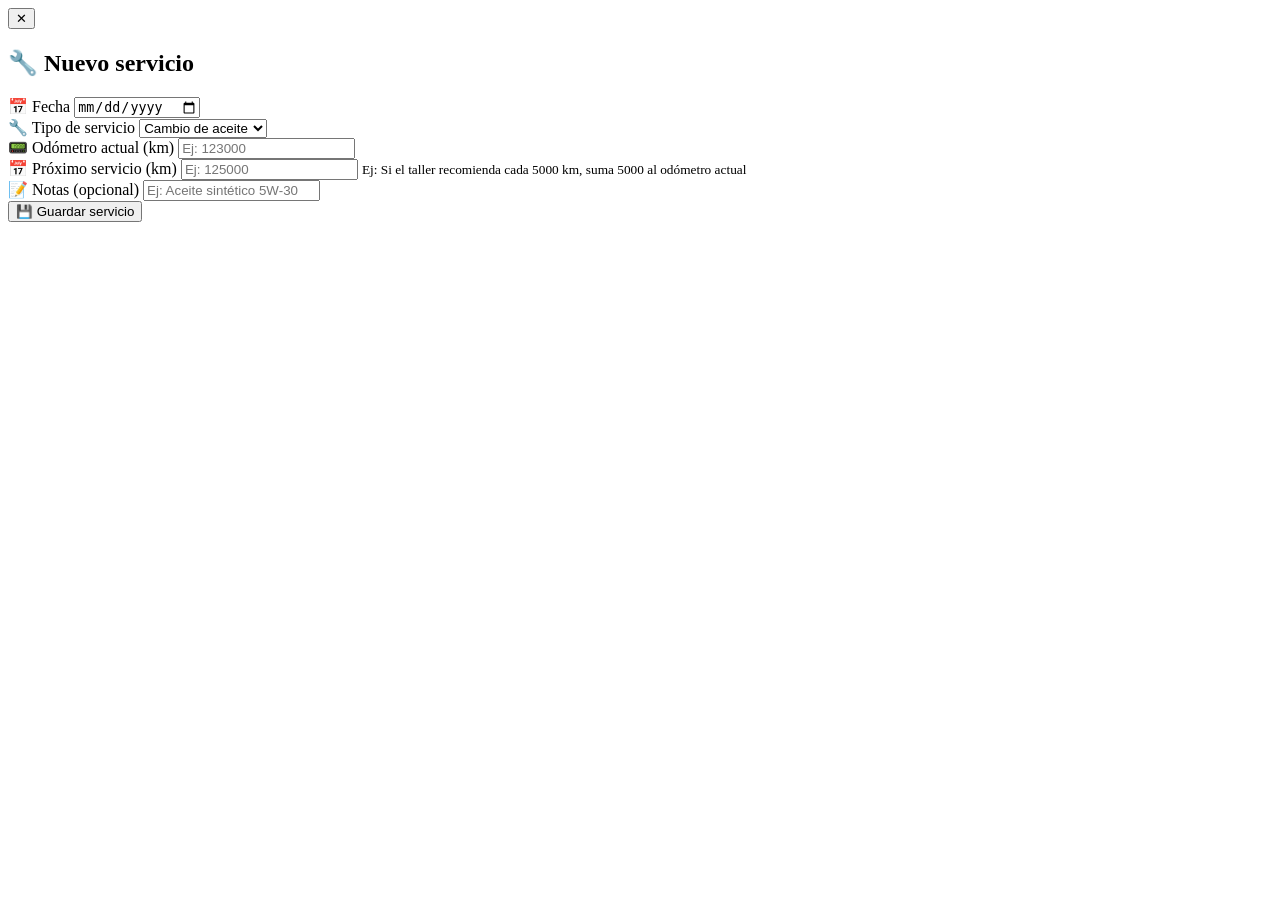
==== add-service.html @ d01166ab "Create add-service.html" ====
<!DOCTYPE html>
<html lang="es">
<head>
    <meta charset="UTF-8">
    <meta name="viewport" content="width=device-width, initial-scale=1.0, maximum-scale=1.0, user-scalable=no">
    <title>Nuevo servicio - Fuelio</title>
    <link rel="stylesheet" href="css/style.css">
    <link rel="manifest" href="manifest.json">
</head>
<body>
    <div class="container">
        <header class="modal-header">
            <button class="close-btn" onclick="location.href='index.html'">✕</button>
            <h2>🔧 Nuevo servicio</h2>
        </header>

        <form id="serviceForm" class="form-card">
            <div class="form-group">
                <label>📅 Fecha</label>
                <input type="date" id="serviceDate" required>
            </div>

            <div class="form-group">
                <label>🔧 Tipo de servicio</label>
                <select id="serviceType" required>
                    <option value="Cambio de aceite">Cambio de aceite</option>
                    <option value="Cambio de frenos">Cambio de frenos</option>
                    <option value="Cambio de filtros">Cambio de filtros</option>
                    <option value="Alineación">Alineación</option>
                    <option value="Neumáticos">Neumáticos</option>
                    <option value="Otro">Otro</option>
                </select>
            </div>

            <div class="form-group">
                <label>📟 Odómetro actual (km)</label>
                <input type="number" id="serviceOdometer" placeholder="Ej: 123000" required step="1">
            </div>

            <div class="form-group">
                <label>📅 Próximo servicio (km)</label>
                <input type="number" id="serviceNextKm" placeholder="Ej: 125000" required step="1">
                <small class="hint">Ej: Si el taller recomienda cada 5000 km, suma 5000 al odómetro actual</small>
            </div>

            <div class="form-group">
                <label>📝 Notas (opcional)</label>
                <input type="text" id="serviceNotes" placeholder="Ej: Aceite sintético 5W-30">
            </div>

            <button type="submit" class="btn-primary">💾 Guardar servicio</button>
        </form>
    </div>

    <script src="js/utils.js"></script>
    <script src="js/db.js"></script>
    <script src="js/add-service.js"></script>
</body>
</html>
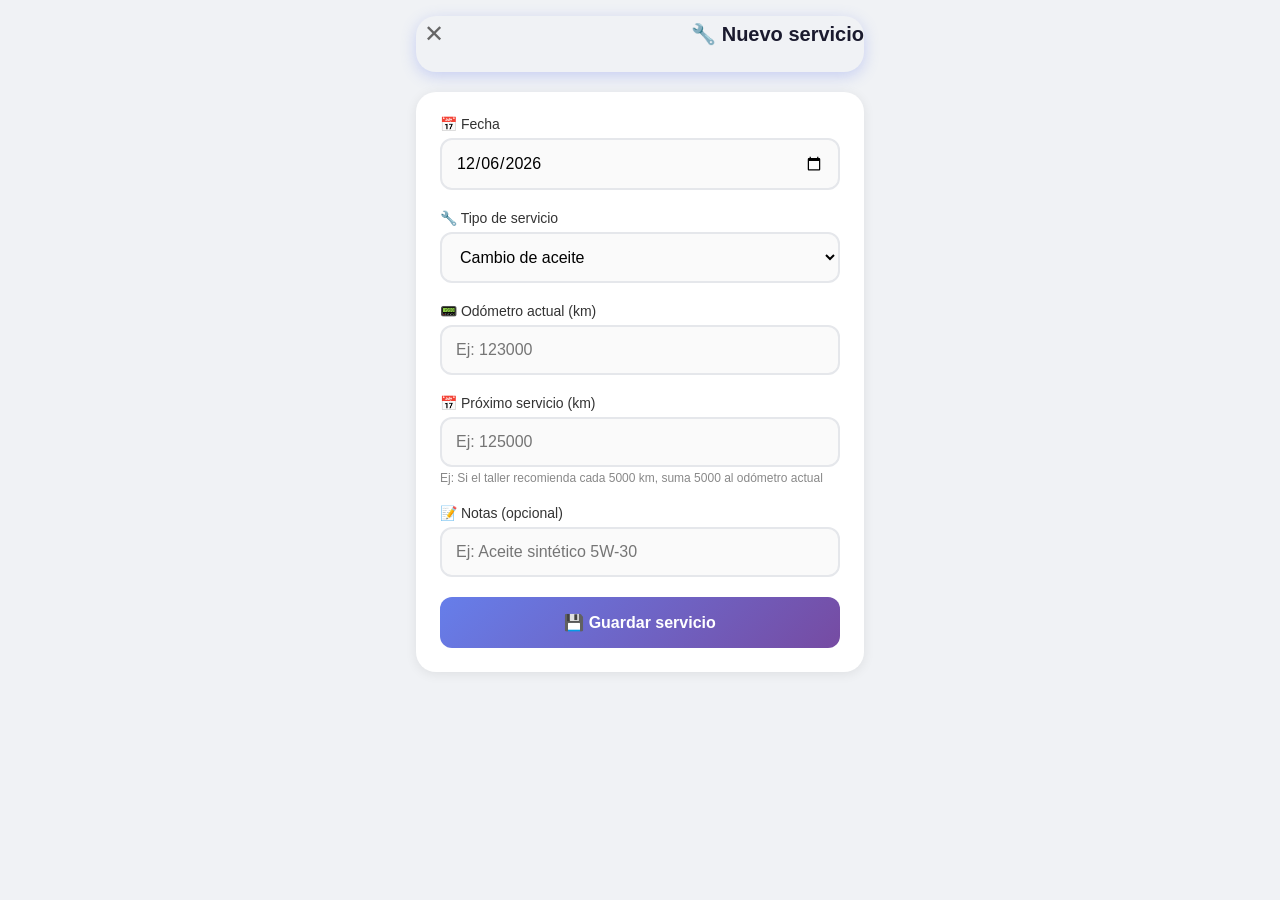
==== commit 01e1f46a: "Crear add-service.html" ====
--- a/add-service.html
+++ b/add-service.html
@@ -3,7 +3,7 @@
 <head>
     <meta charset="UTF-8">
     <meta name="viewport" content="width=device-width, initial-scale=1.0, maximum-scale=1.0, user-scalable=no">
-    <title>Nuevo servicio - Fuelio</title>
+    <title>Nuevo servicio - GasApp</title>
     <link rel="stylesheet" href="css/style.css">
     <link rel="manifest" href="manifest.json">
 </head>
@@ -56,4 +56,4 @@
     <script src="js/db.js"></script>
     <script src="js/add-service.js"></script>
 </body>
-</html>
+</html>
--- a/css/style.css
+++ b/css/style.css
@@ -0,0 +1,535 @@
+* {
+    margin: 0;
+    padding: 0;
+    box-sizing: border-box;
+    font-family: -apple-system, BlinkMacSystemFont, 'Segoe UI', Roboto, sans-serif;
+}
+
+body {
+    background: #f0f2f5;
+    padding-bottom: 80px;
+}
+
+.container {
+    max-width: 480px;
+    margin: 0 auto;
+    padding: 16px;
+}
+
+/* ===== HEADER ===== */
+header {
+    background: linear-gradient(135deg, #667eea 0%, #764ba2 100%);
+    border-radius: 20px;
+    padding: 24px 20px;
+    color: white;
+    margin-bottom: 20px;
+    box-shadow: 0 4px 15px rgba(102, 126, 234, 0.3);
+}
+
+.car-header {
+    display: flex;
+    justify-content: space-between;
+    align-items: center;
+    margin-bottom: 12px;
+}
+
+.car-header h1 {
+    font-size: 20px;
+    font-weight: 600;
+}
+
+.edit-btn {
+    background: rgba(255,255,255,0.2);
+    border: none;
+    color: white;
+    padding: 6px 12px;
+    border-radius: 8px;
+    cursor: pointer;
+    font-size: 16px;
+    transition: background 0.2s;
+}
+
+.edit-btn:hover {
+    background: rgba(255,255,255,0.3);
+}
+
+.odometer-display {
+    text-align: center;
+}
+
+.odometer-value {
+    font-size: 48px;
+    font-weight: 700;
+    letter-spacing: 2px;
+}
+
+.odometer-unit {
+    font-size: 18px;
+    opacity: 0.8;
+    margin-left: 4px;
+}
+
+/* ===== SERVICE ALERT ===== */
+.service-alert {
+    background: white;
+    border-radius: 16px;
+    padding: 16px;
+    display: flex;
+    align-items: center;
+    gap: 16px;
+    margin-bottom: 20px;
+    box-shadow: 0 2px 8px rgba(0,0,0,0.06);
+    border-left: 4px solid #f59e0b;
+}
+
+.alert-icon {
+    font-size: 32px;
+}
+
+.alert-content {
+    flex: 1;
+}
+
+.alert-title {
+    font-weight: 600;
+    color: #1a1a2e;
+    font-size: 14px;
+}
+
+.alert-detail {
+    color: #666;
+    font-size: 13px;
+}
+
+.alert-km {
+    color: #f59e0b;
+    font-weight: 600;
+    font-size: 14px;
+    margin-top: 2px;
+}
+
+/* ===== SECTION TITLE ===== */
+.section-title {
+    font-size: 16px;
+    font-weight: 600;
+    color: #1a1a2e;
+    margin-bottom: 12px;
+}
+
+/* ===== FUEL LIST ===== */
+.fuel-list {
+    display: flex;
+    flex-direction: column;
+    gap: 12px;
+    margin-bottom: 20px;
+}
+
+.fuel-item {
+    background: white;
+    border-radius: 16px;
+    padding: 16px;
+    box-shadow: 0 2px 8px rgba(0,0,0,0.06);
+    display: flex;
+    justify-content: space-between;
+    align-items: center;
+    transition: transform 0.1s;
+}
+
+.fuel-item:active {
+    transform: scale(0.98);
+}
+
+.fuel-left {
+    display: flex;
+    flex-direction: column;
+    gap: 4px;
+}
+
+.fuel-date {
+    font-size: 13px;
+    color: #888;
+}
+
+.fuel-details {
+    display: flex;
+    gap: 12px;
+    font-size: 14px;
+}
+
+.fuel-liters {
+    color: #666;
+}
+
+.fuel-cost {
+    font-weight: 600;
+    color: #1a1a2e;
+}
+
+.fuel-right {
+    text-align: right;
+}
+
+.fuel-consumption {
+    font-size: 18px;
+    font-weight: 700;
+    padding: 4px 12px;
+    border-radius: 8px;
+}
+
+/* Colores según rendimiento */
+.consumption-excellent {
+    color: #10b981;
+    background: #d1fae5;
+}
+
+.consumption-good {
+    color: #f59e0b;
+    background: #fef3c7;
+}
+
+.consumption-poor {
+    color: #ef4444;
+    background: #fecaca;
+}
+
+/* ===== EMPTY STATE ===== */
+.empty-state {
+    text-align: center;
+    padding: 40px 20px;
+    color: #999;
+    font-size: 16px;
+}
+
+/* ===== FAB ===== */
+.fab {
+    position: fixed;
+    bottom: 100px;
+    right: 20px;
+    width: 60px;
+    height: 60px;
+    border-radius: 50%;
+    background: linear-gradient(135deg, #667eea 0%, #764ba2 100%);
+    color: white;
+    border: none;
+    font-size: 28px;
+    box-shadow: 0 4px 15px rgba(102, 126, 234, 0.4);
+    cursor: pointer;
+    transition: transform 0.2s;
+    z-index: 100;
+}
+
+.fab:active {
+    transform: scale(0.9);
+}
+
+/* ===== BOTTOM NAV ===== */
+.bottom-nav {
+    position: fixed;
+    bottom: 0;
+    left: 0;
+    right: 0;
+    background: white;
+    display: flex;
+    justify-content: space-around;
+    padding: 10px 0 12px;
+    border-top: 1px solid #e8e8e8;
+    box-shadow: 0 -2px 10px rgba(0,0,0,0.05);
+    max-width: 480px;
+    margin: 0 auto;
+    z-index: 99;
+}
+
+.nav-btn {
+    background: none;
+    border: none;
+    display: flex;
+    flex-direction: column;
+    align-items: center;
+    cursor: pointer;
+    padding: 4px 16px;
+    opacity: 0.5;
+    transition: opacity 0.2s;
+}
+
+.nav-btn.active {
+    opacity: 1;
+}
+
+.nav-icon {
+    font-size: 24px;
+}
+
+.nav-btn span:last-child {
+    font-size: 11px;
+    color: #333;
+}
+
+/* ===== FORM ===== */
+.form-card {
+    background: white;
+    border-radius: 20px;
+    padding: 24px;
+    box-shadow: 0 2px 12px rgba(0,0,0,0.08);
+}
+
+.modal-header {
+    background: transparent !important;
+    color: #1a1a2e !important;
+    padding: 0 0 20px 0 !important;
+    display: flex;
+    justify-content: space-between;
+    align-items: center;
+}
+
+.modal-header h2 {
+    font-size: 20px;
+}
+
+.close-btn {
+    background: none;
+    border: none;
+    font-size: 24px;
+    cursor: pointer;
+    color: #666;
+    padding: 4px 8px;
+}
+
+.form-group {
+    margin-bottom: 20px;
+}
+
+.form-group label {
+    display: block;
+    font-size: 14px;
+    font-weight: 500;
+    color: #333;
+    margin-bottom: 6px;
+}
+
+.form-group input,
+.form-group select {
+    width: 100%;
+    padding: 14px;
+    border: 2px solid #e5e7eb;
+    border-radius: 12px;
+    font-size: 16px;
+    transition: border-color 0.2s;
+    background: #fafafa;
+}
+
+.form-group input:focus,
+.form-group select:focus {
+    outline: none;
+    border-color: #667eea;
+    background: white;
+}
+
+.hint {
+    display: block;
+    font-size: 12px;
+    color: #888;
+    margin-top: 4px;
+}
+
+.total-cost {
+    background: linear-gradient(135deg, #667eea 0%, #764ba2 100%);
+    border-radius: 12px;
+    padding: 16px;
+    color: white;
+}
+
+.total-cost label {
+    color: rgba(255,255,255,0.8);
+}
+
+.total-amount {
+    font-size: 28px;
+    font-weight: 700;
+}
+
+.btn-primary {
+    width: 100%;
+    padding: 16px;
+    background: linear-gradient(135deg, #667eea 0%, #764ba2 100%);
+    color: white;
+    border: none;
+    border-radius: 12px;
+    font-size: 16px;
+    font-weight: 600;
+    cursor: pointer;
+    transition: transform 0.1s;
+}
+
+.btn-primary:active {
+    transform: scale(0.97);
+}
+
+.btn-danger {
+    padding: 16px;
+    background: #ef4444;
+    color: white;
+    border: none;
+    border-radius: 12px;
+    font-size: 16px;
+    font-weight: 600;
+    cursor: pointer;
+    transition: transform 0.1s;
+}
+
+.btn-danger:active {
+    transform: scale(0.97);
+}
+
+.form-actions {
+    display: flex;
+    gap: 12px;
+}
+
+.form-actions .btn-primary {
+    flex: 2;
+}
+
+.form-actions .btn-danger {
+    flex: 1;
+}
+
+/* ===== HISTORIAL ===== */
+.monthly-summary {
+    display: grid;
+    grid-template-columns: repeat(4, 1fr);
+    gap: 10px;
+    margin-bottom: 16px;
+}
+
+.summary-card {
+    background: white;
+    border-radius: 12px;
+    padding: 12px 8px;
+    text-align: center;
+    box-shadow: 0 2px 8px rgba(0,0,0,0.06);
+}
+
+.summary-label {
+    font-size: 10px;
+    color: #888;
+    text-transform: uppercase;
+    letter-spacing: 0.5px;
+}
+
+.summary-value {
+    font-size: 16px;
+    font-weight: 700;
+    color: #1a1a2e;
+    margin-top: 4px;
+}
+
+.month-selector {
+    display: flex;
+    justify-content: space-between;
+    align-items: center;
+    background: white;
+    border-radius: 12px;
+    padding: 12px 16px;
+    margin-bottom: 16px;
+    box-shadow: 0 2px 8px rgba(0,0,0,0.06);
+}
+
+.month-selector button {
+    background: none;
+    border: none;
+    font-size: 20px;
+    cursor: pointer;
+    padding: 4px 12px;
+    color: #667eea;
+}
+
+.month-selector span {
+    font-weight: 600;
+    color: #1a1a2e;
+}
+
+.history-list {
+    display: flex;
+    flex-direction: column;
+    gap: 12px;
+}
+
+.history-item {
+    background: white;
+    border-radius: 12px;
+    padding: 16px;
+    box-shadow: 0 2px 8px rgba(0,0,0,0.06);
+}
+
+.history-item .date {
+    font-size: 12px;
+    color: #888;
+}
+
+.history-item .main-info {
+    display: flex;
+    justify-content: space-between;
+    align-items: center;
+    margin: 6px 0;
+}
+
+.history-item .km {
+    font-size: 16px;
+    font-weight: 600;
+    color: #1a1a2e;
+}
+
+.history-item .details {
+    display: flex;
+    gap: 16px;
+    font-size: 13px;
+    color: #666;
+}
+
+/* ===== TOAST ===== */
+.toast {
+    position: fixed;
+    top: 20px;
+    left: 50%;
+    transform: translateX(-50%);
+    background: #333;
+    color: white;
+    padding: 12px 24px;
+    border-radius: 12px;
+    font-size: 14px;
+    z-index: 1000;
+    animation: slideDown 0.3s ease;
+    max-width: 90%;
+}
+
+.toast.success {
+    background: #10b981;
+}
+
+.toast.error {
+    background: #ef4444;
+}
+
+@keyframes slideDown {
+    from {
+        opacity: 0;
+        transform: translateX(-50%) translateY(-20px);
+    }
+    to {
+        opacity: 1;
+        transform: translateX(-50%) translateY(0);
+    }
+}
+
+/* ===== RESPONSIVE ===== */
+@media (max-width: 400px) {
+    .odometer-value {
+        font-size: 36px;
+    }
+    .fuel-consumption {
+        font-size: 15px;
+    }
+    .monthly-summary {
+        grid-template-columns: repeat(2, 1fr);
+    }
+}
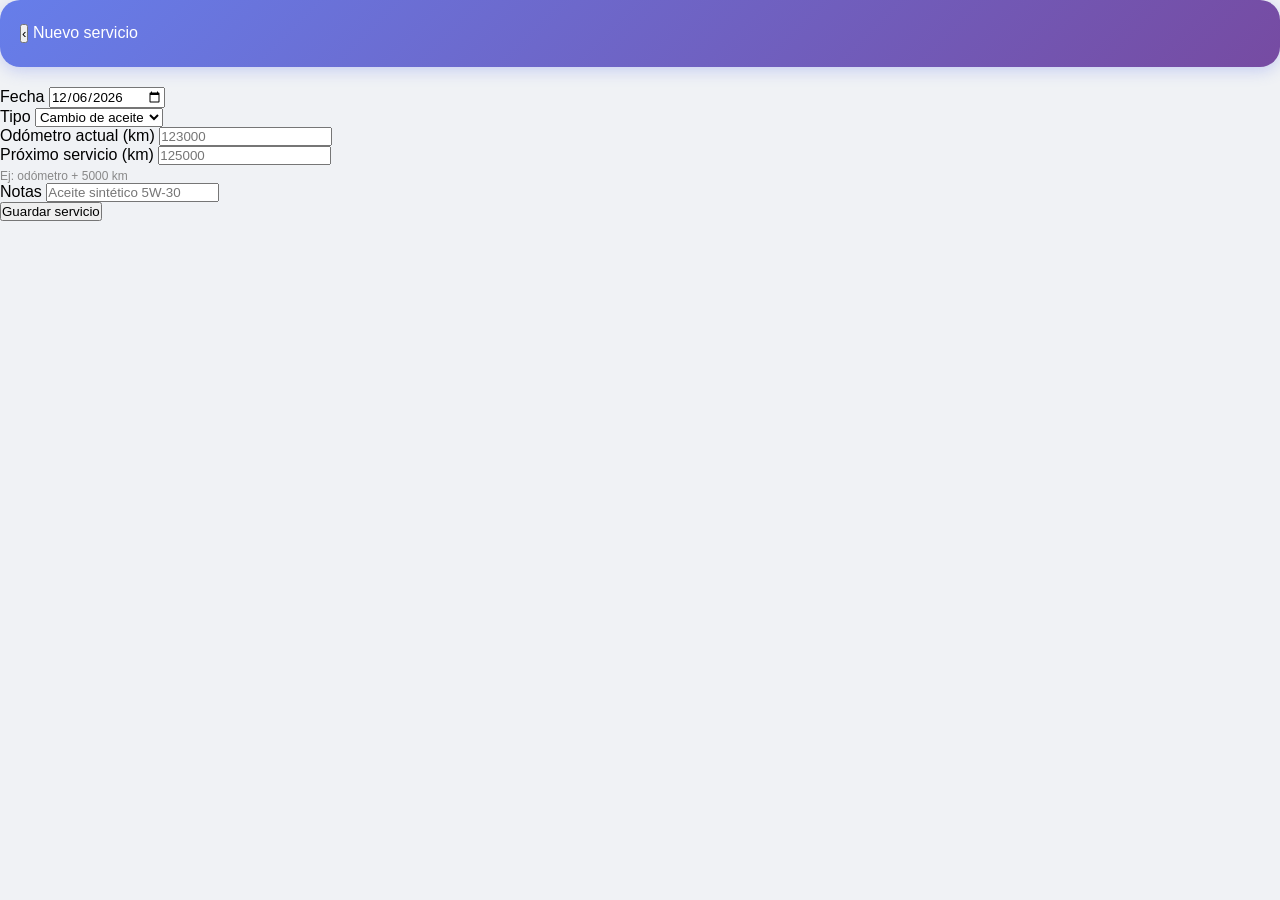
==== commit a814d272: "Actualizar add-service.html" ====
--- a/add-service.html
+++ b/add-service.html
@@ -3,25 +3,26 @@
 <head>
     <meta charset="UTF-8">
     <meta name="viewport" content="width=device-width, initial-scale=1.0, maximum-scale=1.0, user-scalable=no">
-    <title>Nuevo servicio - GasApp</title>
+    <title>Nuevo servicio</title>
     <link rel="stylesheet" href="css/style.css">
     <link rel="manifest" href="manifest.json">
 </head>
 <body>
-    <div class="container">
-        <header class="modal-header">
-            <button class="close-btn" onclick="location.href='index.html'">✕</button>
-            <h2>🔧 Nuevo servicio</h2>
+    <div class="app">
+        <header class="header-modal">
+            <button class="btn-back" onclick="location.href='index.html'">‹</button>
+            <span class="modal-title">Nuevo servicio</span>
+            <span></span>
         </header>
 
-        <form id="serviceForm" class="form-card">
-            <div class="form-group">
-                <label>📅 Fecha</label>
+        <form id="serviceForm" class="form-compact">
+            <div class="field-group">
+                <label>Fecha</label>
                 <input type="date" id="serviceDate" required>
             </div>
 
-            <div class="form-group">
-                <label>🔧 Tipo de servicio</label>
+            <div class="field-group">
+                <label>Tipo</label>
                 <select id="serviceType" required>
                     <option value="Cambio de aceite">Cambio de aceite</option>
                     <option value="Cambio de frenos">Cambio de frenos</option>
@@ -32,23 +33,23 @@
                 </select>
             </div>
 
-            <div class="form-group">
-                <label>📟 Odómetro actual (km)</label>
-                <input type="number" id="serviceOdometer" placeholder="Ej: 123000" required step="1">
+            <div class="field-group">
+                <label>Odómetro actual (km)</label>
+                <input type="number" id="serviceOdometer" placeholder="123000" required step="1">
             </div>
 
-            <div class="form-group">
-                <label>📅 Próximo servicio (km)</label>
-                <input type="number" id="serviceNextKm" placeholder="Ej: 125000" required step="1">
-                <small class="hint">Ej: Si el taller recomienda cada 5000 km, suma 5000 al odómetro actual</small>
+            <div class="field-group">
+                <label>Próximo servicio (km)</label>
+                <input type="number" id="serviceNextKm" placeholder="125000" required step="1">
+                <small class="hint">Ej: odómetro + 5000 km</small>
             </div>
 
-            <div class="form-group">
-                <label>📝 Notas (opcional)</label>
-                <input type="text" id="serviceNotes" placeholder="Ej: Aceite sintético 5W-30">
+            <div class="field-group">
+                <label>Notas</label>
+                <input type="text" id="serviceNotes" placeholder="Aceite sintético 5W-30">
             </div>
 
-            <button type="submit" class="btn-primary">💾 Guardar servicio</button>
+            <button type="submit" class="btn-primary-full">Guardar servicio</button>
         </form>
     </div>
 
--- a/css/style.css
+++ b/css/style.css
@@ -16,7 +16,6 @@
     padding: 16px;
 }
 
-/* ===== HEADER ===== */
 header {
     background: linear-gradient(135deg, #667eea 0%, #764ba2 100%);
     border-radius: 20px;
@@ -26,11 +25,22 @@
     box-shadow: 0 4px 15px rgba(102, 126, 234, 0.3);
 }
 
+.app-header {
+    margin-bottom: 12px;
+}
+
+.app-title {
+    font-size: 18px;
+    font-weight: 700;
+    color: rgba(255,255,255,0.9);
+    margin-bottom: 4px;
+    letter-spacing: 1px;
+}
+
 .car-header {
     display: flex;
     justify-content: space-between;
     align-items: center;
-    margin-bottom: 12px;
 }
 
 .car-header h1 {
@@ -49,8 +59,8 @@
     transition: background 0.2s;
 }
 
-.edit-btn:hover {
-    background: rgba(255,255,255,0.3);
+.edit-btn:active {
+    transform: scale(0.95);
 }
 
 .odometer-display {
@@ -69,7 +79,6 @@
     margin-left: 4px;
 }
 
-/* ===== SERVICE ALERT ===== */
 .service-alert {
     background: white;
     border-radius: 16px;
@@ -102,13 +111,11 @@
 }
 
 .alert-km {
-    color: #f59e0b;
     font-weight: 600;
     font-size: 14px;
     margin-top: 2px;
 }
 
-/* ===== SECTION TITLE ===== */
 .section-title {
     font-size: 16px;
     font-weight: 600;
@@ -116,7 +123,6 @@
     margin-bottom: 12px;
 }
 
-/* ===== FUEL LIST ===== */
 .fuel-list {
     display: flex;
     flex-direction: column;
@@ -132,11 +138,6 @@
     display: flex;
     justify-content: space-between;
     align-items: center;
-    transition: transform 0.1s;
-}
-
-.fuel-item:active {
-    transform: scale(0.98);
 }
 
 .fuel-left {
@@ -176,7 +177,6 @@
     border-radius: 8px;
 }
 
-/* Colores según rendimiento */
 .consumption-excellent {
     color: #10b981;
     background: #d1fae5;
@@ -192,7 +192,6 @@
     background: #fecaca;
 }
 
-/* ===== EMPTY STATE ===== */
 .empty-state {
     text-align: center;
     padding: 40px 20px;
@@ -200,7 +199,11 @@
     font-size: 16px;
 }
 
-/* ===== FAB ===== */
+.empty-state small {
+    color: #bbb;
+    font-size: 13px;
+}
+
 .fab {
     position: fixed;
     bottom: 100px;
@@ -222,7 +225,6 @@
     transform: scale(0.9);
 }
 
-/* ===== BOTTOM NAV ===== */
 .bottom-nav {
     position: fixed;
     bottom: 0;
@@ -264,7 +266,6 @@
     color: #333;
 }
 
-/* ===== FORM ===== */
 .form-card {
     background: white;
     border-radius: 20px;
@@ -393,7 +394,6 @@
     flex: 1;
 }
 
-/* ===== HISTORIAL ===== */
 .monthly-summary {
     display: grid;
     grid-template-columns: repeat(4, 1fr);
@@ -484,9 +484,9 @@
     gap: 16px;
     font-size: 13px;
     color: #666;
-}
-
-/* ===== TOAST ===== */
+    flex-wrap: wrap;
+}
+
 .toast {
     position: fixed;
     top: 20px;
@@ -521,7 +521,6 @@
     }
 }
 
-/* ===== RESPONSIVE ===== */
 @media (max-width: 400px) {
     .odometer-value {
         font-size: 36px;
@@ -532,4 +531,4 @@
     .monthly-summary {
         grid-template-columns: repeat(2, 1fr);
     }
-}
+}
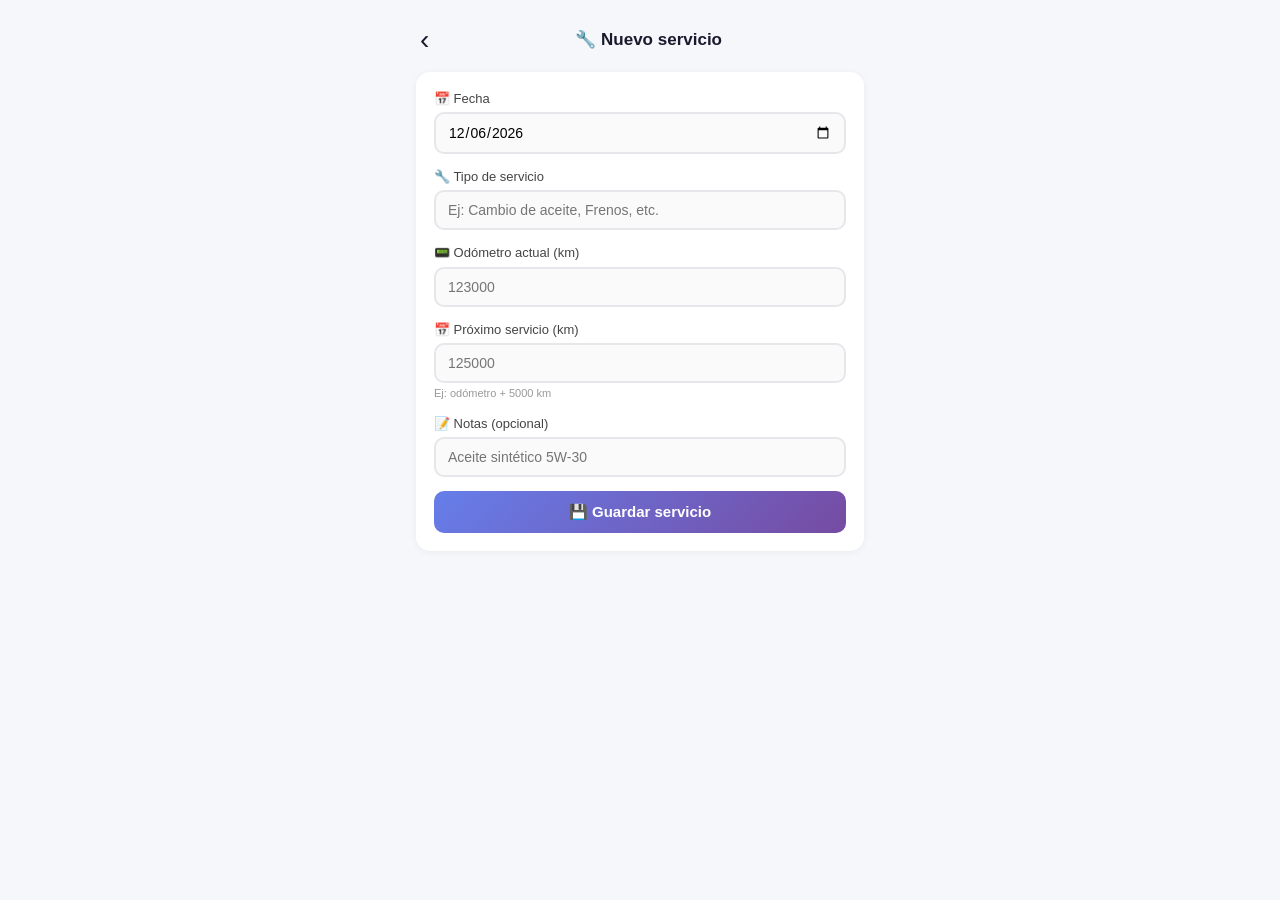
==== commit 28de3390: "Actualizar add-service.html" ====
--- a/add-service.html
+++ b/add-service.html
@@ -3,53 +3,46 @@
 <head>
     <meta charset="UTF-8">
     <meta name="viewport" content="width=device-width, initial-scale=1.0, maximum-scale=1.0, user-scalable=no">
-    <title>Nuevo servicio</title>
+    <title>Nuevo servicio - GasApp</title>
     <link rel="stylesheet" href="css/style.css">
     <link rel="manifest" href="manifest.json">
 </head>
 <body>
     <div class="app">
         <header class="header-modal">
-            <button class="btn-back" onclick="location.href='index.html'">‹</button>
-            <span class="modal-title">Nuevo servicio</span>
+            <button class="btn-back" onclick="window.location.href='services.html'">‹</button>
+            <span class="modal-title">🔧 Nuevo servicio</span>
             <span></span>
         </header>
 
         <form id="serviceForm" class="form-compact">
             <div class="field-group">
-                <label>Fecha</label>
+                <label>📅 Fecha</label>
                 <input type="date" id="serviceDate" required>
             </div>
 
             <div class="field-group">
-                <label>Tipo</label>
-                <select id="serviceType" required>
-                    <option value="Cambio de aceite">Cambio de aceite</option>
-                    <option value="Cambio de frenos">Cambio de frenos</option>
-                    <option value="Cambio de filtros">Cambio de filtros</option>
-                    <option value="Alineación">Alineación</option>
-                    <option value="Neumáticos">Neumáticos</option>
-                    <option value="Otro">Otro</option>
-                </select>
+                <label>🔧 Tipo de servicio</label>
+                <input type="text" id="serviceType" placeholder="Ej: Cambio de aceite, Frenos, etc." required>
             </div>
 
             <div class="field-group">
-                <label>Odómetro actual (km)</label>
+                <label>📟 Odómetro actual (km)</label>
                 <input type="number" id="serviceOdometer" placeholder="123000" required step="1">
             </div>
 
             <div class="field-group">
-                <label>Próximo servicio (km)</label>
+                <label>📅 Próximo servicio (km)</label>
                 <input type="number" id="serviceNextKm" placeholder="125000" required step="1">
                 <small class="hint">Ej: odómetro + 5000 km</small>
             </div>
 
             <div class="field-group">
-                <label>Notas</label>
+                <label>📝 Notas (opcional)</label>
                 <input type="text" id="serviceNotes" placeholder="Aceite sintético 5W-30">
             </div>
 
-            <button type="submit" class="btn-primary-full">Guardar servicio</button>
+            <button type="submit" class="btn-primary-full">💾 Guardar servicio</button>
         </form>
     </div>
 
--- a/css/style.css
+++ b/css/style.css
@@ -1,3 +1,4 @@
+/* ===== RESET Y BASE ===== */
 * {
     margin: 0;
     padding: 0;
@@ -6,175 +7,275 @@
 }
 
 body {
-    background: #f0f2f5;
-    padding-bottom: 80px;
-}
-
-.container {
+    background: #f5f7fa;
+    color: #1a1a2e;
+    font-size: 14px;
+    line-height: 1.4;
+}
+
+.app {
     max-width: 480px;
     margin: 0 auto;
-    padding: 16px;
-}
-
-header {
+    padding: 12px 16px 80px;
+}
+
+/* ===== HEADER MINI ===== */
+.header-mini {
     background: linear-gradient(135deg, #667eea 0%, #764ba2 100%);
-    border-radius: 20px;
+    border-radius: 16px;
+    padding: 16px 18px 20px;
+    color: white;
+    margin-bottom: 12px;
+}
+
+.header-top {
+    display: flex;
+    justify-content: space-between;
+    align-items: center;
+    margin-bottom: 10px;
+}
+
+.car-name-row {
+    display: flex;
+    align-items: center;
+    gap: 6px;
+}
+
+.car-name {
+    font-size: 16px;
+    font-weight: 600;
+}
+
+.btn-edit-car {
+    background: rgba(255,255,255,0.15);
+    border: none;
+    color: white;
+    padding: 0 8px;
+    border-radius: 4px;
+    font-size: 12px;
+    cursor: pointer;
+    height: 22px;
+    display: flex;
+    align-items: center;
+}
+
+.app-name {
+    font-size: 13px;
+    font-weight: 600;
+    opacity: 0.8;
+    letter-spacing: 0.5px;
+}
+
+.odometer-row {
+    display: flex;
+    justify-content: center;
+    align-items: center;
+    gap: 6px;
+}
+
+.odo-label {
+    font-size: 12px;
+    opacity: 0.7;
+}
+
+.odo-value {
+    font-size: 32px;
+    font-weight: 700;
+    cursor: pointer;
+    padding: 2px 10px;
+    border-radius: 8px;
+    transition: background 0.2s;
+    user-select: none;
+}
+
+.odo-value.clickable:hover {
+    background: rgba(255,255,255,0.1);
+}
+
+.odo-value.clickable:active {
+    background: rgba(255,255,255,0.2);
+    transform: scale(0.96);
+}
+
+.odo-unit {
+    font-size: 14px;
+    opacity: 0.7;
+}
+
+/* ===== MODAL ===== */
+.modal-overlay {
+    display: none;
+    position: fixed;
+    inset: 0;
+    background: rgba(0,0,0,0.4);
+    backdrop-filter: blur(4px);
+    z-index: 999;
+    justify-content: center;
+    align-items: center;
+}
+
+.modal-overlay.active {
+    display: flex;
+}
+
+.modal-box {
+    background: white;
+    border-radius: 16px;
     padding: 24px 20px;
-    color: white;
-    margin-bottom: 20px;
-    box-shadow: 0 4px 15px rgba(102, 126, 234, 0.3);
-}
-
-.app-header {
+    width: 90%;
+    max-width: 340px;
+    box-shadow: 0 8px 30px rgba(0,0,0,0.2);
+}
+
+.modal-box h3 {
+    font-size: 16px;
     margin-bottom: 12px;
-}
-
-.app-title {
+    text-align: center;
+}
+
+.modal-input {
+    width: 100%;
+    padding: 12px;
+    border: 2px solid #e5e7eb;
+    border-radius: 10px;
+    font-size: 16px;
+    text-align: center;
+    margin-bottom: 16px;
+}
+
+.modal-input:focus {
+    border-color: #667eea;
+    outline: none;
+}
+
+.modal-actions {
+    display: flex;
+    gap: 10px;
+}
+
+.modal-actions button {
+    flex: 1;
+    padding: 10px;
+    border: none;
+    border-radius: 10px;
+    font-size: 14px;
+    font-weight: 600;
+    cursor: pointer;
+}
+
+.btn-modal-cancel {
+    background: #f3f4f6;
+    color: #666;
+}
+
+.btn-modal-save {
+    background: linear-gradient(135deg, #667eea 0%, #764ba2 100%);
+    color: white;
+}
+
+/* ===== SERVICE ALERT MINI ===== */
+.service-alert-mini {
+    background: white;
+    border-radius: 10px;
+    padding: 10px 14px;
+    display: flex;
+    align-items: center;
+    gap: 10px;
+    margin-bottom: 12px;
+    box-shadow: 0 1px 4px rgba(0,0,0,0.06);
+    border-left: 3px solid #f59e0b;
+}
+
+.alert-icon {
     font-size: 18px;
-    font-weight: 700;
-    color: rgba(255,255,255,0.9);
-    margin-bottom: 4px;
-    letter-spacing: 1px;
-}
-
-.car-header {
-    display: flex;
-    justify-content: space-between;
-    align-items: center;
-}
-
-.car-header h1 {
-    font-size: 20px;
-    font-weight: 600;
-}
-
-.edit-btn {
-    background: rgba(255,255,255,0.2);
-    border: none;
-    color: white;
-    padding: 6px 12px;
-    border-radius: 8px;
-    cursor: pointer;
-    font-size: 16px;
-    transition: background 0.2s;
-}
-
-.edit-btn:active {
-    transform: scale(0.95);
-}
-
-.odometer-display {
-    text-align: center;
-}
-
-.odometer-value {
-    font-size: 48px;
-    font-weight: 700;
-    letter-spacing: 2px;
-}
-
-.odometer-unit {
-    font-size: 18px;
-    opacity: 0.8;
-    margin-left: 4px;
-}
-
-.service-alert {
-    background: white;
-    border-radius: 16px;
-    padding: 16px;
-    display: flex;
-    align-items: center;
-    gap: 16px;
-    margin-bottom: 20px;
-    box-shadow: 0 2px 8px rgba(0,0,0,0.06);
-    border-left: 4px solid #f59e0b;
-}
-
-.alert-icon {
-    font-size: 32px;
-}
-
-.alert-content {
-    flex: 1;
-}
-
-.alert-title {
-    font-weight: 600;
-    color: #1a1a2e;
-    font-size: 14px;
-}
-
-.alert-detail {
+}
+
+.alert-text {
+    display: flex;
+    flex-direction: column;
+    font-size: 13px;
+}
+
+.alert-text strong {
+    font-size: 13px;
+}
+
+.alert-text span {
+    font-size: 12px;
     color: #666;
-    font-size: 13px;
-}
-
-.alert-km {
-    font-weight: 600;
-    font-size: 14px;
-    margin-top: 2px;
-}
-
-.section-title {
-    font-size: 16px;
-    font-weight: 600;
-    color: #1a1a2e;
-    margin-bottom: 12px;
-}
-
-.fuel-list {
-    display: flex;
-    flex-direction: column;
-    gap: 12px;
-    margin-bottom: 20px;
-}
-
-.fuel-item {
-    background: white;
-    border-radius: 16px;
-    padding: 16px;
-    box-shadow: 0 2px 8px rgba(0,0,0,0.06);
-    display: flex;
-    justify-content: space-between;
-    align-items: center;
-}
-
-.fuel-left {
+}
+
+/* ===== SECTION LABEL ===== */
+.section-label {
+    font-size: 13px;
+    font-weight: 600;
+    color: #666;
+    text-transform: uppercase;
+    letter-spacing: 0.5px;
+    margin-bottom: 8px;
+}
+
+/* ===== FUEL LIST COMPACT (UNA LÍNEA) ===== */
+.fuel-list-compact {
     display: flex;
     flex-direction: column;
     gap: 4px;
 }
 
-.fuel-date {
-    font-size: 13px;
+.fuel-item-compact {
+    background: white;
+    border-radius: 8px;
+    padding: 8px 12px;
+    display: flex;
+    justify-content: space-between;
+    align-items: center;
+    box-shadow: 0 1px 3px rgba(0,0,0,0.05);
+    cursor: pointer;
+    transition: background 0.1s;
+}
+
+.fuel-item-compact:active {
+    background: #f8f9fa;
+}
+
+.fuel-left-compact {
+    display: flex;
+    align-items: center;
+    gap: 10px;
+}
+
+.fuel-date-compact {
+    font-size: 12px;
     color: #888;
-}
-
-.fuel-details {
-    display: flex;
-    gap: 12px;
-    font-size: 14px;
-}
-
-.fuel-liters {
+    min-width: 60px;
+}
+
+.fuel-details-compact {
+    display: flex;
+    align-items: center;
+    gap: 8px;
+    font-size: 13px;
+}
+
+.fuel-liters-compact {
     color: #666;
 }
 
-.fuel-cost {
+.fuel-cost-compact {
     font-weight: 600;
     color: #1a1a2e;
 }
 
-.fuel-right {
+.fuel-right-compact {
     text-align: right;
-}
-
-.fuel-consumption {
-    font-size: 18px;
+    flex-shrink: 0;
+}
+
+.fuel-consumption-compact {
+    font-size: 13px;
     font-weight: 700;
-    padding: 4px 12px;
-    border-radius: 8px;
+    padding: 1px 8px;
+    border-radius: 4px;
 }
 
 .consumption-excellent {
@@ -192,40 +293,43 @@
     background: #fecaca;
 }
 
-.empty-state {
+/* ===== EMPTY STATE MINI ===== */
+.empty-state-mini {
     text-align: center;
-    padding: 40px 20px;
-    color: #999;
-    font-size: 16px;
-}
-
-.empty-state small {
-    color: #bbb;
-    font-size: 13px;
-}
-
-.fab {
+    padding: 24px 10px;
+    color: #aaa;
+    font-size: 13px;
+}
+
+.empty-state-mini small {
+    color: #ccc;
+    font-size: 12px;
+}
+
+/* ===== FAB MINI ===== */
+.fab-mini {
     position: fixed;
-    bottom: 100px;
+    bottom: 85px;
     right: 20px;
-    width: 60px;
-    height: 60px;
+    width: 48px;
+    height: 48px;
     border-radius: 50%;
     background: linear-gradient(135deg, #667eea 0%, #764ba2 100%);
     color: white;
     border: none;
-    font-size: 28px;
-    box-shadow: 0 4px 15px rgba(102, 126, 234, 0.4);
-    cursor: pointer;
-    transition: transform 0.2s;
+    font-size: 24px;
+    box-shadow: 0 3px 12px rgba(102, 126, 234, 0.35);
+    cursor: pointer;
     z-index: 100;
-}
-
-.fab:active {
-    transform: scale(0.9);
-}
-
-.bottom-nav {
+    transition: transform 0.15s;
+}
+
+.fab-mini:active {
+    transform: scale(0.92);
+}
+
+/* ===== BOTTOM NAV MINI ===== */
+.bottom-nav-mini {
     position: fixed;
     bottom: 0;
     left: 0;
@@ -233,270 +337,363 @@
     background: white;
     display: flex;
     justify-content: space-around;
-    padding: 10px 0 12px;
-    border-top: 1px solid #e8e8e8;
-    box-shadow: 0 -2px 10px rgba(0,0,0,0.05);
+    padding: 8px 0 10px;
+    border-top: 1px solid #eee;
     max-width: 480px;
     margin: 0 auto;
     z-index: 99;
 }
 
-.nav-btn {
+.nav-item {
     background: none;
     border: none;
     display: flex;
     flex-direction: column;
     align-items: center;
-    cursor: pointer;
-    padding: 4px 16px;
-    opacity: 0.5;
-    transition: opacity 0.2s;
-}
-
-.nav-btn.active {
+    gap: 2px;
+    cursor: pointer;
+    opacity: 0.4;
+    font-size: 11px;
+    color: #666;
+    padding: 4px 12px;
+}
+
+.nav-item.active {
     opacity: 1;
-}
-
-.nav-icon {
-    font-size: 24px;
-}
-
-.nav-btn span:last-child {
-    font-size: 11px;
-    color: #333;
-}
-
-.form-card {
-    background: white;
-    border-radius: 20px;
-    padding: 24px;
-    box-shadow: 0 2px 12px rgba(0,0,0,0.08);
-}
-
-.modal-header {
+    color: #667eea;
+}
+
+.nav-item span:first-child {
+    font-size: 20px;
+}
+
+/* ===== HEADER MODAL ===== */
+.header-modal {
+    display: flex;
+    justify-content: space-between;
+    align-items: center;
+    padding: 12px 0 16px;
     background: transparent !important;
     color: #1a1a2e !important;
-    padding: 0 0 20px 0 !important;
-    display: flex;
-    justify-content: space-between;
-    align-items: center;
-}
-
-.modal-header h2 {
-    font-size: 20px;
-}
-
-.close-btn {
+    box-shadow: none !important;
+}
+
+.btn-back {
     background: none;
     border: none;
-    font-size: 24px;
-    cursor: pointer;
+    font-size: 28px;
+    cursor: pointer;
+    color: #1a1a2e;
+    padding: 0 4px;
+}
+
+.modal-title {
+    font-size: 17px;
+    font-weight: 600;
+}
+
+/* ===== FORM COMPACT ===== */
+.form-compact {
+    background: white;
+    border-radius: 14px;
+    padding: 18px;
+    box-shadow: 0 1px 6px rgba(0,0,0,0.06);
+}
+
+.field-group {
+    margin-bottom: 14px;
+}
+
+.field-group label {
+    display: block;
+    font-size: 13px;
+    font-weight: 500;
+    color: #444;
+    margin-bottom: 4px;
+}
+
+.field-group input,
+.field-group select {
+    width: 100%;
+    padding: 10px 12px;
+    border: 2px solid #e5e7eb;
+    border-radius: 10px;
+    font-size: 14px;
+    background: #fafafa;
+    transition: border-color 0.2s;
+}
+
+.field-group input:focus,
+.field-group select:focus {
+    border-color: #667eea;
+    outline: none;
+    background: white;
+}
+
+.field-row {
+    display: flex;
+    gap: 12px;
+}
+
+.field-group.half {
+    flex: 1;
+}
+
+.hint {
+    display: block;
+    font-size: 11px;
+    color: #999;
+    margin-top: 3px;
+}
+
+.total-box {
+    background: linear-gradient(135deg, #667eea 0%, #764ba2 100%);
+    border-radius: 10px;
+    padding: 12px 16px;
+    color: white;
+    display: flex;
+    justify-content: space-between;
+    align-items: center;
+    margin-bottom: 16px;
+}
+
+.total-box span:first-child {
+    font-size: 13px;
+    opacity: 0.8;
+}
+
+.total-amount {
+    font-size: 22px;
+    font-weight: 700;
+}
+
+.btn-primary-full {
+    width: 100%;
+    padding: 12px;
+    background: linear-gradient(135deg, #667eea 0%, #764ba2 100%);
+    color: white;
+    border: none;
+    border-radius: 10px;
+    font-size: 15px;
+    font-weight: 600;
+    cursor: pointer;
+}
+
+.btn-primary-full:active {
+    transform: scale(0.98);
+}
+
+.btn-danger-full {
+    width: 100%;
+    padding: 12px;
+    background: #ef4444;
+    color: white;
+    border: none;
+    border-radius: 10px;
+    font-size: 15px;
+    font-weight: 600;
+    cursor: pointer;
+    margin-top: 8px;
+}
+
+.btn-danger-full:active {
+    transform: scale(0.98);
+}
+
+.form-actions-row {
+    display: flex;
+    flex-direction: column;
+    gap: 8px;
+}
+
+/* ===== HISTORIAL ===== */
+.summary-row {
+    display: grid;
+    grid-template-columns: repeat(4, 1fr);
+    gap: 6px;
+    margin-bottom: 10px;
+}
+
+.summary-item {
+    background: white;
+    border-radius: 8px;
+    padding: 8px 4px;
+    text-align: center;
+    box-shadow: 0 1px 3px rgba(0,0,0,0.04);
+}
+
+.sum-label {
+    display: block;
+    font-size: 9px;
+    text-transform: uppercase;
+    color: #999;
+    letter-spacing: 0.3px;
+}
+
+.sum-value {
+    display: block;
+    font-size: 13px;
+    font-weight: 700;
+    color: #1a1a2e;
+    margin-top: 2px;
+}
+
+.month-selector-compact {
+    margin-bottom: 10px;
+}
+
+.month-dropdown {
+    width: 100%;
+    padding: 10px 12px;
+    border: 2px solid #e5e7eb;
+    border-radius: 10px;
+    font-size: 14px;
+    background: white;
+    appearance: auto;
+}
+
+.history-list-compact {
+    display: flex;
+    flex-direction: column;
+    gap: 4px;
+}
+
+.history-item-compact {
+    background: white;
+    border-radius: 8px;
+    padding: 8px 12px;
+    box-shadow: 0 1px 3px rgba(0,0,0,0.04);
+    cursor: pointer;
+}
+
+.history-item-compact:active {
+    background: #f8f9fa;
+}
+
+.history-row1 {
+    display: flex;
+    justify-content: space-between;
+    align-items: center;
+}
+
+.history-date {
+    font-size: 12px;
+    color: #555;
+}
+
+.history-km {
+    font-size: 13px;
+    font-weight: 600;
+    color: #1a1a2e;
+}
+
+.history-row2 {
+    display: flex;
+    flex-wrap: wrap;
+    gap: 8px;
+    font-size: 12px;
     color: #666;
-    padding: 4px 8px;
-}
-
-.form-group {
-    margin-bottom: 20px;
-}
-
-.form-group label {
-    display: block;
+    margin-top: 2px;
+}
+
+.history-consumption-badge {
+    font-weight: 600;
+    padding: 0 6px;
+    border-radius: 3px;
+    font-size: 12px;
+}
+
+/* ===== SERVICIOS ===== */
+.service-list-compact {
+    display: flex;
+    flex-direction: column;
+    gap: 4px;
+}
+
+.service-item-compact {
+    background: white;
+    border-radius: 8px;
+    padding: 10px 12px;
+    display: flex;
+    justify-content: space-between;
+    align-items: center;
+    box-shadow: 0 1px 3px rgba(0,0,0,0.04);
+    cursor: pointer;
+}
+
+.service-item-compact:active {
+    background: #f8f9fa;
+}
+
+.service-left-compact {
+    display: flex;
+    flex-direction: column;
+    gap: 1px;
+}
+
+.service-name-compact {
     font-size: 14px;
     font-weight: 500;
-    color: #333;
-    margin-bottom: 6px;
-}
-
-.form-group input,
-.form-group select {
-    width: 100%;
-    padding: 14px;
-    border: 2px solid #e5e7eb;
-    border-radius: 12px;
-    font-size: 16px;
-    transition: border-color 0.2s;
-    background: #fafafa;
-}
-
-.form-group input:focus,
-.form-group select:focus {
-    outline: none;
-    border-color: #667eea;
-    background: white;
-}
-
-.hint {
-    display: block;
-    font-size: 12px;
-    color: #888;
-    margin-top: 4px;
-}
-
-.total-cost {
-    background: linear-gradient(135deg, #667eea 0%, #764ba2 100%);
-    border-radius: 12px;
-    padding: 16px;
-    color: white;
-}
-
-.total-cost label {
-    color: rgba(255,255,255,0.8);
-}
-
-.total-amount {
-    font-size: 28px;
-    font-weight: 700;
-}
-
-.btn-primary {
-    width: 100%;
-    padding: 16px;
-    background: linear-gradient(135deg, #667eea 0%, #764ba2 100%);
-    color: white;
+}
+
+.service-date-compact {
+    font-size: 11px;
+    color: #999;
+}
+
+.service-right-compact {
+    text-align: right;
+}
+
+.service-km-compact {
+    font-size: 13px;
+    font-weight: 600;
+    color: #1a1a2e;
+}
+
+.service-status-compact {
+    font-size: 11px;
+    padding: 1px 8px;
+    border-radius: 4px;
+}
+
+.status-ok {
+    color: #10b981;
+    background: #d1fae5;
+}
+
+.status-warning {
+    color: #f59e0b;
+    background: #fef3c7;
+}
+
+.status-danger {
+    color: #ef4444;
+    background: #fecaca;
+}
+
+.btn-add-small {
+    background: #667eea;
     border: none;
-    border-radius: 12px;
-    font-size: 16px;
-    font-weight: 600;
-    cursor: pointer;
-    transition: transform 0.1s;
-}
-
-.btn-primary:active {
-    transform: scale(0.97);
-}
-
-.btn-danger {
-    padding: 16px;
-    background: #ef4444;
-    color: white;
-    border: none;
-    border-radius: 12px;
-    font-size: 16px;
-    font-weight: 600;
-    cursor: pointer;
-    transition: transform 0.1s;
-}
-
-.btn-danger:active {
-    transform: scale(0.97);
-}
-
-.form-actions {
-    display: flex;
-    gap: 12px;
-}
-
-.form-actions .btn-primary {
-    flex: 2;
-}
-
-.form-actions .btn-danger {
-    flex: 1;
-}
-
-.monthly-summary {
-    display: grid;
-    grid-template-columns: repeat(4, 1fr);
-    gap: 10px;
-    margin-bottom: 16px;
-}
-
-.summary-card {
-    background: white;
-    border-radius: 12px;
-    padding: 12px 8px;
-    text-align: center;
-    box-shadow: 0 2px 8px rgba(0,0,0,0.06);
-}
-
-.summary-label {
-    font-size: 10px;
-    color: #888;
-    text-transform: uppercase;
-    letter-spacing: 0.5px;
-}
-
-.summary-value {
-    font-size: 16px;
-    font-weight: 700;
-    color: #1a1a2e;
-    margin-top: 4px;
-}
-
-.month-selector {
-    display: flex;
-    justify-content: space-between;
-    align-items: center;
-    background: white;
-    border-radius: 12px;
-    padding: 12px 16px;
-    margin-bottom: 16px;
-    box-shadow: 0 2px 8px rgba(0,0,0,0.06);
-}
-
-.month-selector button {
-    background: none;
-    border: none;
+    color: white;
+    width: 32px;
+    height: 32px;
+    border-radius: 50%;
     font-size: 20px;
     cursor: pointer;
-    padding: 4px 12px;
-    color: #667eea;
-}
-
-.month-selector span {
-    font-weight: 600;
-    color: #1a1a2e;
-}
-
-.history-list {
-    display: flex;
-    flex-direction: column;
-    gap: 12px;
-}
-
-.history-item {
-    background: white;
-    border-radius: 12px;
-    padding: 16px;
-    box-shadow: 0 2px 8px rgba(0,0,0,0.06);
-}
-
-.history-item .date {
-    font-size: 12px;
-    color: #888;
-}
-
-.history-item .main-info {
-    display: flex;
-    justify-content: space-between;
-    align-items: center;
-    margin: 6px 0;
-}
-
-.history-item .km {
-    font-size: 16px;
-    font-weight: 600;
-    color: #1a1a2e;
-}
-
-.history-item .details {
-    display: flex;
-    gap: 16px;
-    font-size: 13px;
-    color: #666;
-    flex-wrap: wrap;
-}
-
+}
+
+/* ===== TOAST ===== */
 .toast {
     position: fixed;
-    top: 20px;
+    top: 16px;
     left: 50%;
     transform: translateX(-50%);
     background: #333;
     color: white;
-    padding: 12px 24px;
-    border-radius: 12px;
-    font-size: 14px;
+    padding: 10px 20px;
+    border-radius: 10px;
+    font-size: 13px;
     z-index: 1000;
     animation: slideDown 0.3s ease;
     max-width: 90%;
@@ -513,7 +710,7 @@
 @keyframes slideDown {
     from {
         opacity: 0;
-        transform: translateX(-50%) translateY(-20px);
+        transform: translateX(-50%) translateY(-16px);
     }
     to {
         opacity: 1;
@@ -521,14 +718,31 @@
     }
 }
 
+/* ===== RESPONSIVE ===== */
 @media (max-width: 400px) {
-    .odometer-value {
-        font-size: 36px;
-    }
-    .fuel-consumption {
-        font-size: 15px;
-    }
-    .monthly-summary {
+    .odo-value {
+        font-size: 26px;
+    }
+    .fuel-consumption-compact {
+        font-size: 11px;
+        padding: 1px 6px;
+    }
+    .fuel-details-compact {
+        font-size: 12px;
+        gap: 4px;
+    }
+    .fuel-left-compact {
+        gap: 6px;
+    }
+    .fuel-date-compact {
+        font-size: 11px;
+        min-width: 50px;
+    }
+    .summary-row {
         grid-template-columns: repeat(2, 1fr);
     }
+    .history-row2 {
+        font-size: 11px;
+        gap: 6px;
+    }
 }
